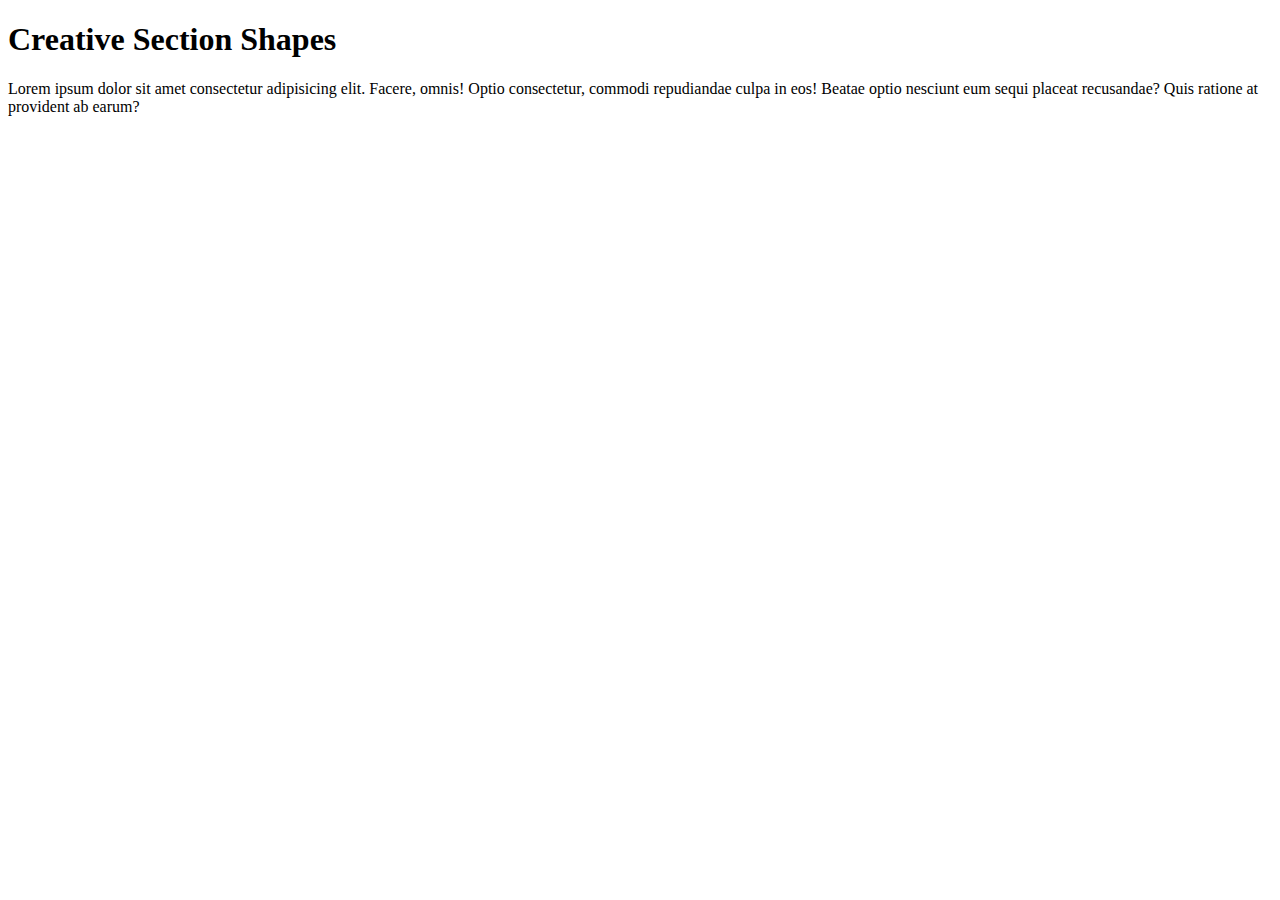
==== cool stuff/shapes/index.html @ 358916fa "Add initial section files" ====
<!DOCTYPE html>
<html lang="en">
  <head>
    <meta charset="UTF-8" />
    <meta name="viewport" content="width=device-width, initial-scale=1.0" />
    <title>Creative Section Shapes</title>
    <link rel="stylesheet" href="style.css" />
  </head>
  <body>
    <header>
      <h1 class="site-title">Creative Section Shapes</h1>
    </header>

    <section>
      <div class="wrapper">
        <h2 class="section-title"></h2>
        <p>
          Lorem ipsum dolor sit amet consectetur adipisicing elit. Facere,
          omnis! Optio consectetur, commodi repudiandae culpa in eos! Beatae
          optio nesciunt eum sequi placeat recusandae? Quis ratione at provident
          ab earum?
        </p>
      </div>
    </section>
  </body>
</html>
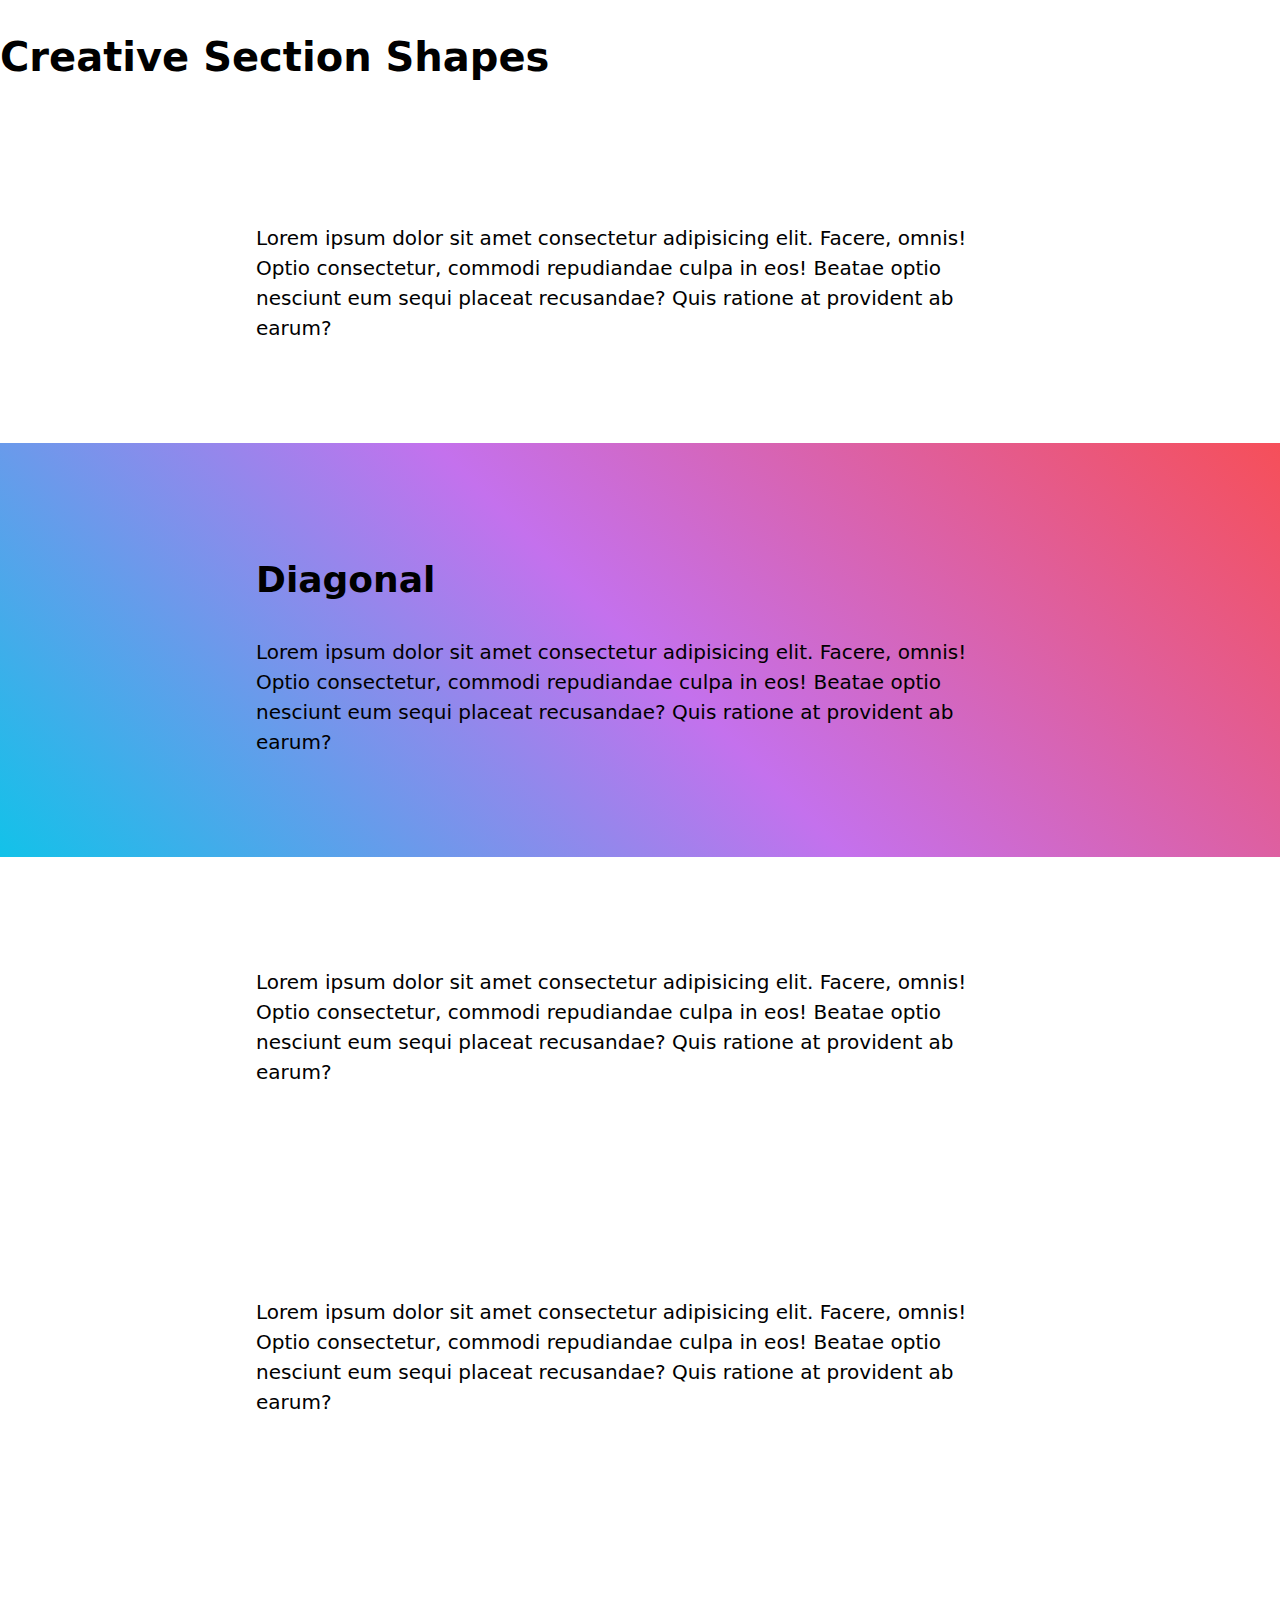
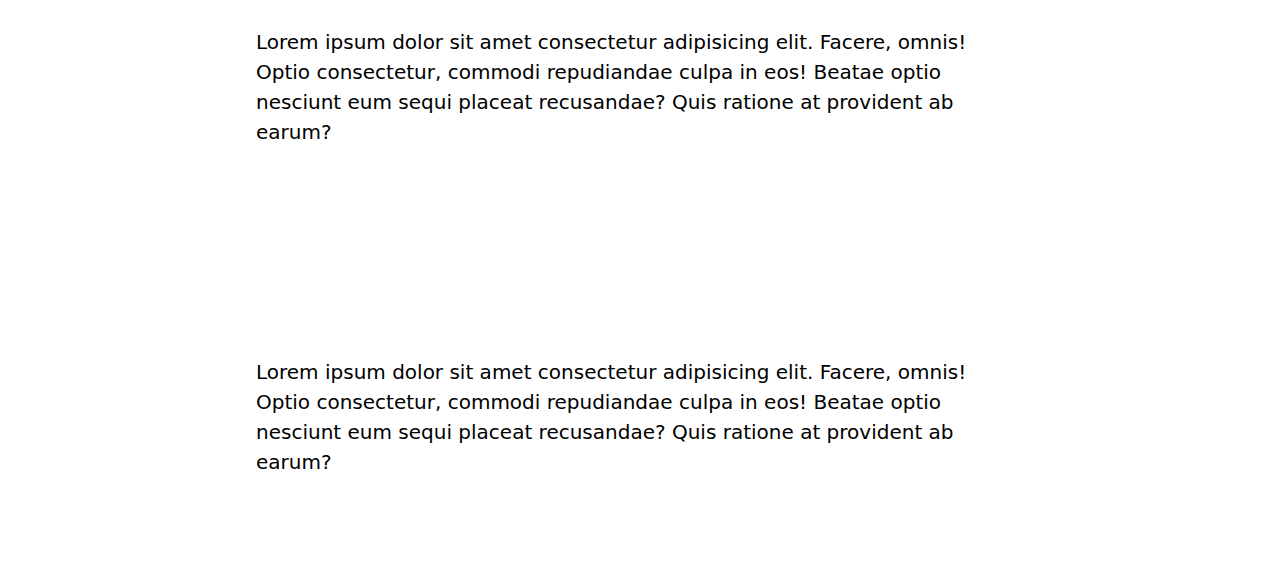
==== commit 9debd830: "Add a few starter files for diagonal section" ====
--- a/cool stuff/shapes/index.html
+++ b/cool stuff/shapes/index.html
@@ -22,5 +22,74 @@
         </p>
       </div>
     </section>
+
+
+    
+    <section class="diagonal">
+      <div class="wrapper">
+        <h2 class="section-title">Diagonal</h2>
+        <p>
+          Lorem ipsum dolor sit amet consectetur adipisicing elit. Facere,
+          omnis! Optio consectetur, commodi repudiandae culpa in eos! Beatae
+          optio nesciunt eum sequi placeat recusandae? Quis ratione at provident
+          ab earum?
+        </p>
+      </div>
+    </section>
+
+
+    <section>
+      <div class="wrapper">
+        <h2 class="section-title"></h2>
+        <p>
+          Lorem ipsum dolor sit amet consectetur adipisicing elit. Facere,
+          omnis! Optio consectetur, commodi repudiandae culpa in eos! Beatae
+          optio nesciunt eum sequi placeat recusandae? Quis ratione at provident
+          ab earum?
+        </p>
+      </div>
+    </section>
+
+
+    <section>
+      <div class="wrapper">
+        <h2 class="section-title"></h2>
+        <p>
+          Lorem ipsum dolor sit amet consectetur adipisicing elit. Facere,
+          omnis! Optio consectetur, commodi repudiandae culpa in eos! Beatae
+          optio nesciunt eum sequi placeat recusandae? Quis ratione at provident
+          ab earum?
+        </p>
+      </div>
+    </section>
+
+
+    <section>
+      <div class="wrapper">
+        <h2 class="section-title"></h2>
+        <p>
+          Lorem ipsum dolor sit amet consectetur adipisicing elit. Facere,
+          omnis! Optio consectetur, commodi repudiandae culpa in eos! Beatae
+          optio nesciunt eum sequi placeat recusandae? Quis ratione at provident
+          ab earum?
+        </p>
+      </div>
+    </section>
+
+
+    <section>
+      <div class="wrapper">
+        <h2 class="section-title"></h2>
+        <p>
+          Lorem ipsum dolor sit amet consectetur adipisicing elit. Facere,
+          omnis! Optio consectetur, commodi repudiandae culpa in eos! Beatae
+          optio nesciunt eum sequi placeat recusandae? Quis ratione at provident
+          ab earum?
+        </p>
+      </div>
+    </section>
+
+
+
   </body>
 </html>
--- a/cool stuff/shapes/style.css
+++ b/cool stuff/shapes/style.css
@@ -0,0 +1,41 @@
+*,
+*::before,
+*::after {
+    box-sizing: border-box;
+}
+
+html {
+    color-scheme: dark light;
+}
+
+body {
+    font-family: system-ui, -apple-system, BlinkMacSystemFont, 'Segoe UI', Roboto, Oxygen, Ubuntu, Cantarell, 'Open Sans', 'Helvetica Neue', sans-serif;
+    font-size: 1.25rem;
+    line-height: 1.5;
+    margin: 0;
+}
+
+.wrapper {
+    max-width: 50rem;
+    margin-inline: auto;
+    padding-inline: 1rem;
+}
+
+.section-title {
+    font-size: 2.25rem;
+}
+
+section {
+    padding-block: 5rem;
+}
+
+.diagonal {
+    background-image: linear-gradient(
+        45deg,
+        #12c2e9,
+        #c471ed,
+        #f64f59
+    );
+}
+
+
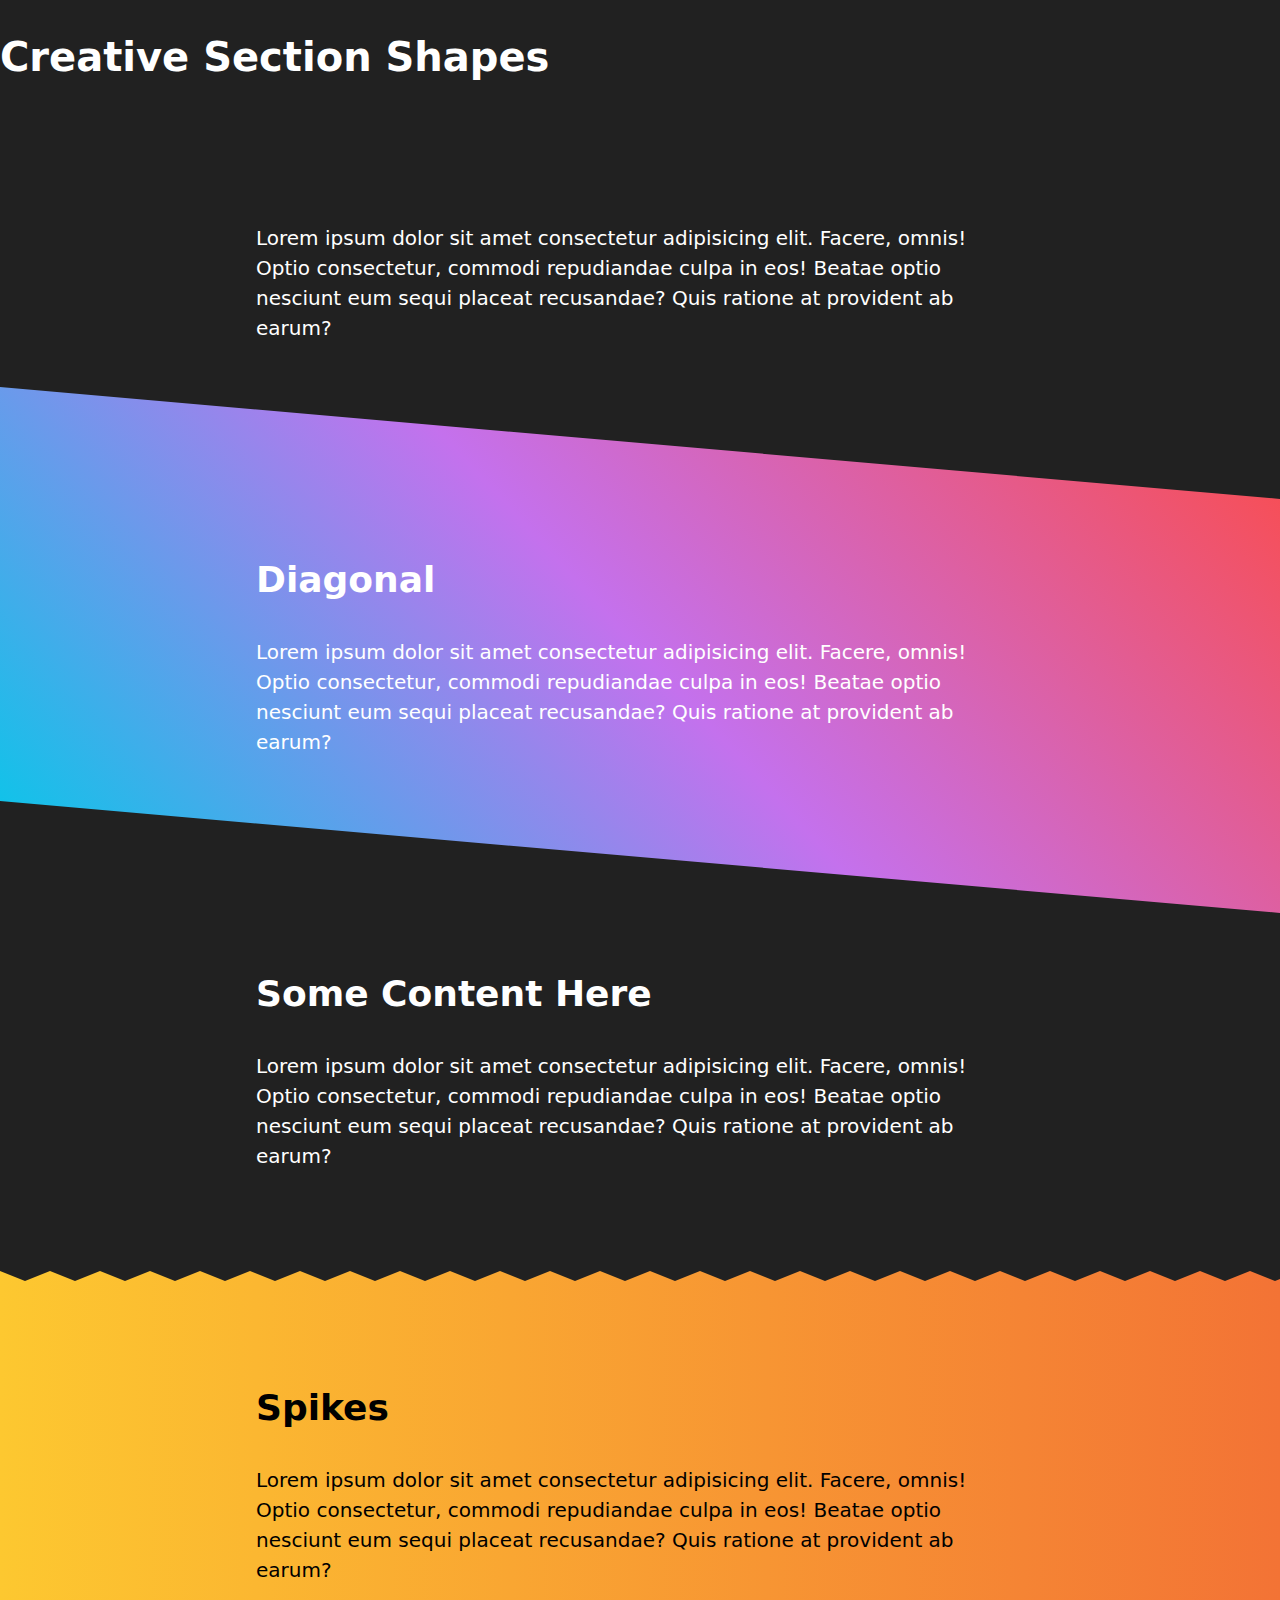
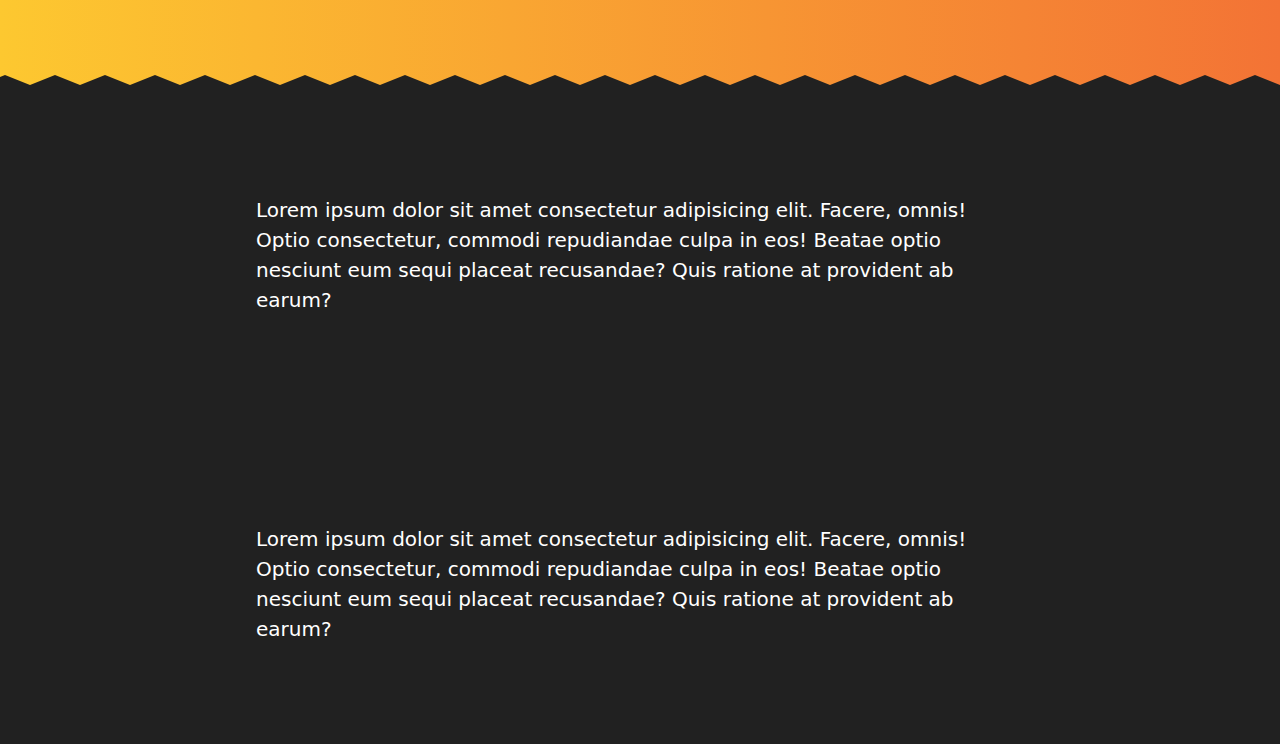
==== commit a9836426: "Add spikes styles" ====
--- a/cool stuff/shapes/index.html
+++ b/cool stuff/shapes/index.html
@@ -40,7 +40,7 @@
 
     <section>
       <div class="wrapper">
-        <h2 class="section-title"></h2>
+        <h2 class="section-title">Some Content Here</h2>
         <p>
           Lorem ipsum dolor sit amet consectetur adipisicing elit. Facere,
           omnis! Optio consectetur, commodi repudiandae culpa in eos! Beatae
@@ -51,9 +51,9 @@
     </section>
 
 
-    <section>
+    <section class="spikes">
       <div class="wrapper">
-        <h2 class="section-title"></h2>
+        <h2 class="section-title">Spikes</h2>
         <p>
           Lorem ipsum dolor sit amet consectetur adipisicing elit. Facere,
           omnis! Optio consectetur, commodi repudiandae culpa in eos! Beatae
--- a/cool stuff/shapes/style.css
+++ b/cool stuff/shapes/style.css
@@ -2,6 +2,10 @@
 *::before,
 *::after {
     box-sizing: border-box;
+}
+
+:root {
+    --body-bg: hsl(0, 0%, 13%);
 }
 
 html {
@@ -13,6 +17,8 @@
     font-size: 1.25rem;
     line-height: 1.5;
     margin: 0;
+    background: var(--body-bg);
+    color: white;
 }
 
 .wrapper {
@@ -30,12 +36,59 @@
 }
 
 .diagonal {
-    background-image: linear-gradient(
+    --skew-angle: 5deg;
+    --background: linear-gradient(
         45deg,
         #12c2e9,
         #c471ed,
         #f64f59
     );
+    position: relative;
+    isolation: isolate;
+}
+
+.diagonal::after {
+    content: '';
+    background: var(--background);
+    position: absolute;
+    z-index: -1;
+    inset: 0;
+    transform: skewY(var(--skew-angle));
+}
+
+.spikes {
+    --spike-color: var(--body-bg);
+    --spike-width: 50px;
+    --spike-height: 10px;
+    position: relative;
+    color: black;
+    background: linear-gradient(
+        to right,
+        #fdc830,
+        #f37335
+    );
+}
+
+.spikes::before,
+.spikes::after {
+    content: '';
+    position: absolute;
+    width: 100%;
+    height: var(--spike-height);
+    background: var(--spike-color);
+    -webkit-mask-image: url('assets/images/triangle.svg');
+    mask-image: url('assets/images/triangle.svg');
+    -webkit-mask-size: var(--spike-width) var(--spike-height);
+    mask-size: var(--spike-width) var(--spike-height);
+}
+
+.spikes::before {
+    top: 0;
+}
+
+.spikes::after {
+    bottom: 0;
+    transform: rotate(.5turn);
 }
 
 
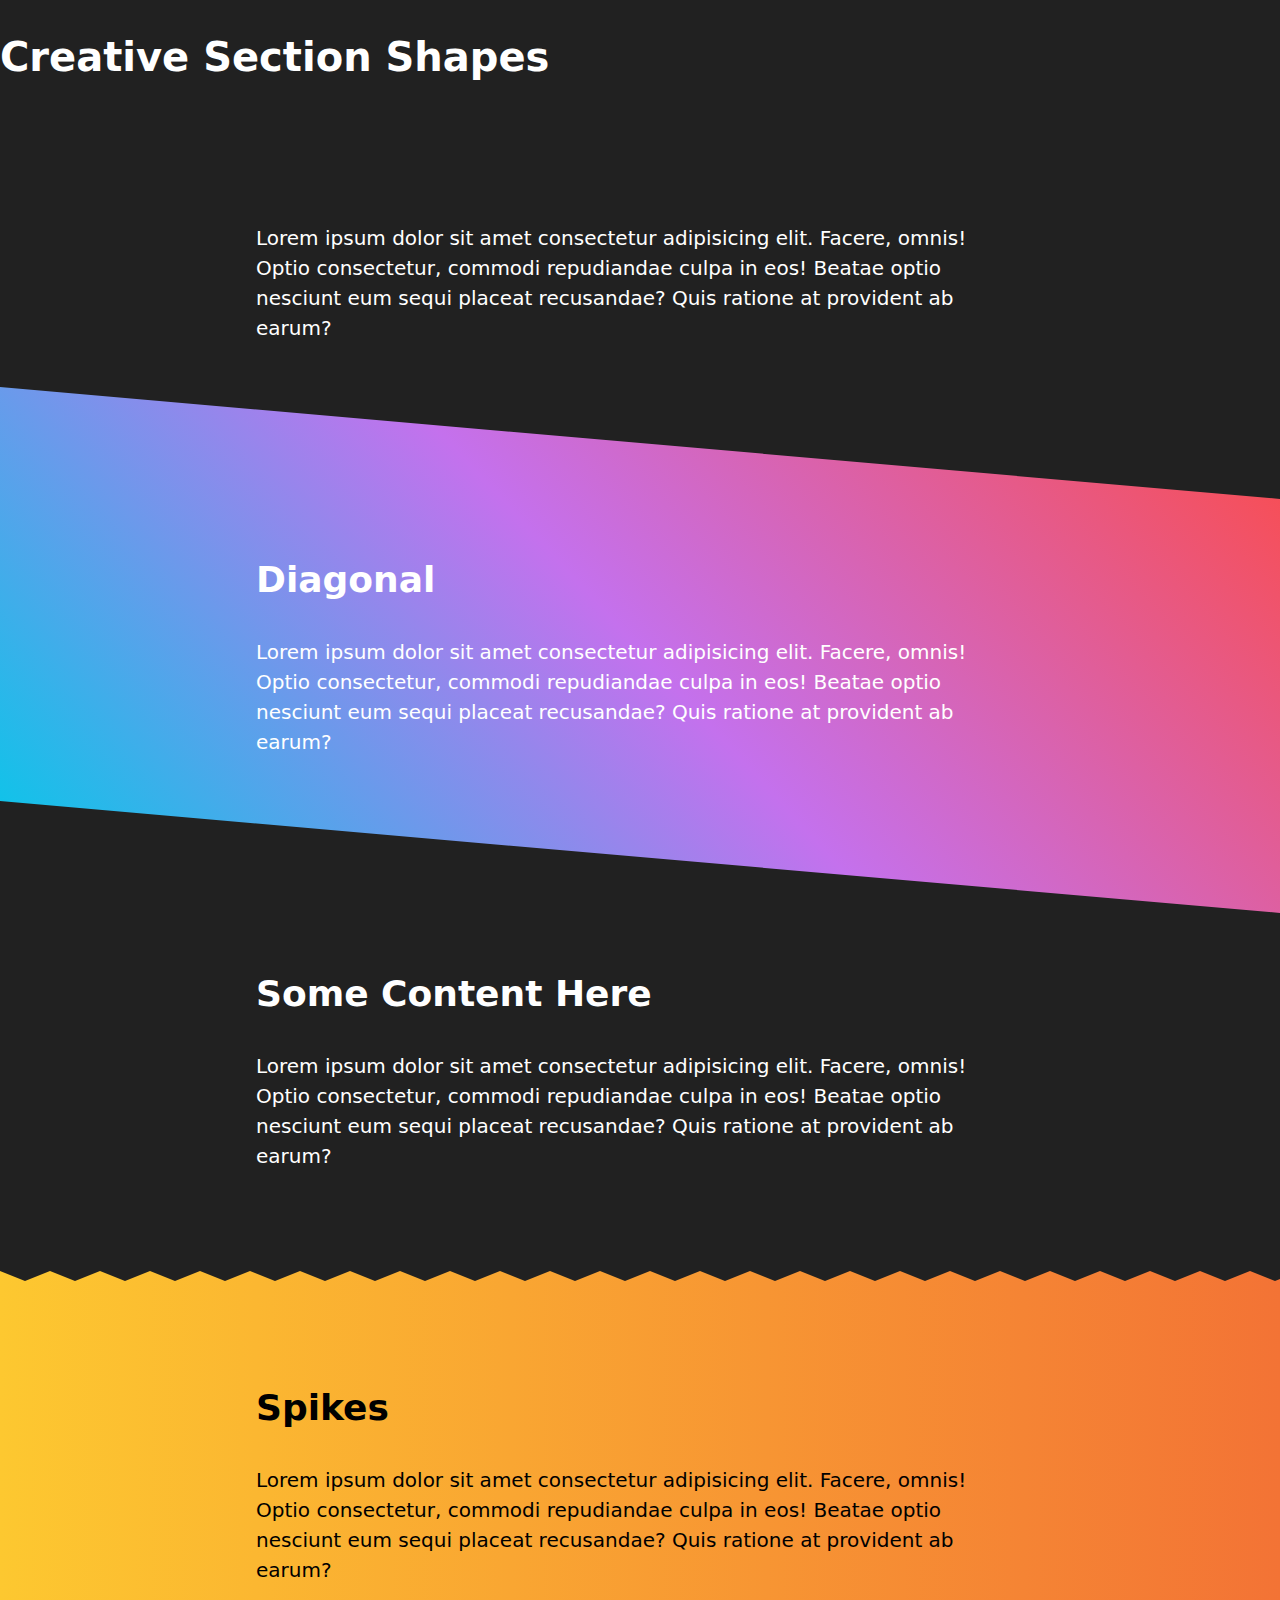
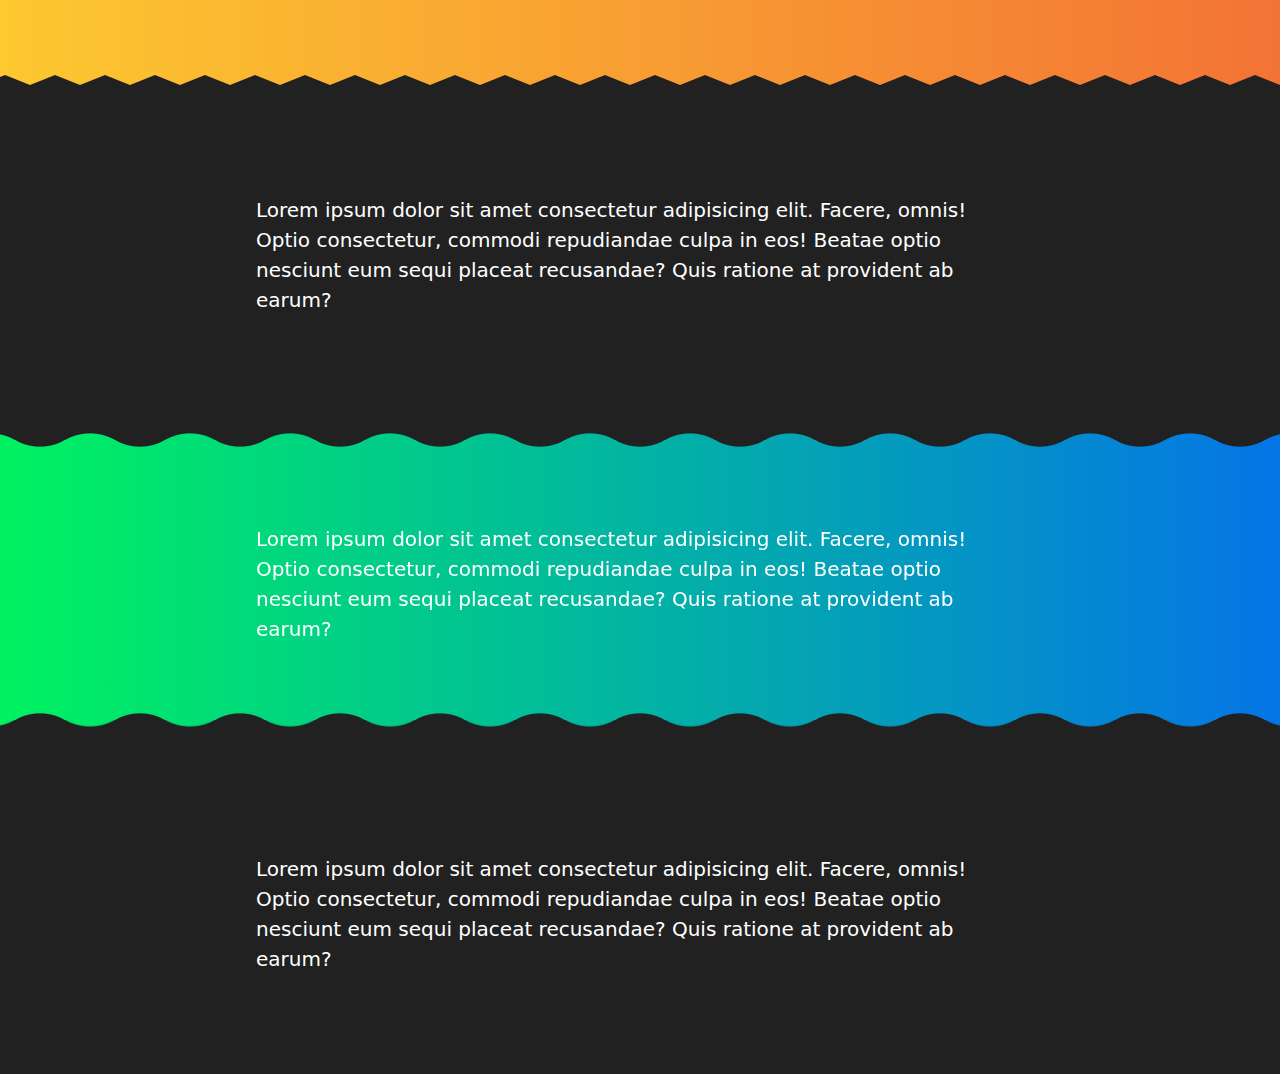
==== commit 997462c1: "Add wavy styles" ====
--- a/cool stuff/shapes/index.html
+++ b/cool stuff/shapes/index.html
@@ -77,6 +77,19 @@
     </section>
 
 
+    <section class="wavy">
+      <div class="wrapper">
+        <h2 class="section-title"></h2>
+        <p>
+          Lorem ipsum dolor sit amet consectetur adipisicing elit. Facere,
+          omnis! Optio consectetur, commodi repudiandae culpa in eos! Beatae
+          optio nesciunt eum sequi placeat recusandae? Quis ratione at provident
+          ab earum?
+        </p>
+      </div>
+    </section>
+
+
     <section>
       <div class="wrapper">
         <h2 class="section-title"></h2>
--- a/cool stuff/shapes/style.css
+++ b/cool stuff/shapes/style.css
@@ -91,4 +91,24 @@
     transform: rotate(.5turn);
 }
 
+.wavy {
+    /* mask created with 
+    https://css-generators.com/wavy-shapes/ */
+    
+    background: 
+      linear-gradient(
+        to right, 
+        #00f260, 
+        #0575e6);
+  
+    --mask:
+      radial-gradient(50.39px at 50% 68.75px,#000 99%,#0000 101%) calc(50% - 50px) 0/100px 51% repeat-x,
+      radial-gradient(50.39px at 50% -43.75px,#0000 99%,#000 101%) 50% 25px/100px calc(51% - 25px) repeat-x,
+      radial-gradient(50.39px at 50% calc(100% - 68.75px),#000 99%,#0000 101%) calc(50% - 50px) 100%/100px 51% repeat-x,
+      radial-gradient(50.39px at 50% calc(100% + 43.75px),#0000 99%,#000 101%) 50% calc(100% - 25px)/100px calc(51% - 25px) repeat-x;
+      -webkit-mask: var(--mask);
+      mask: var(--mask);
+  
+  }
 
+
